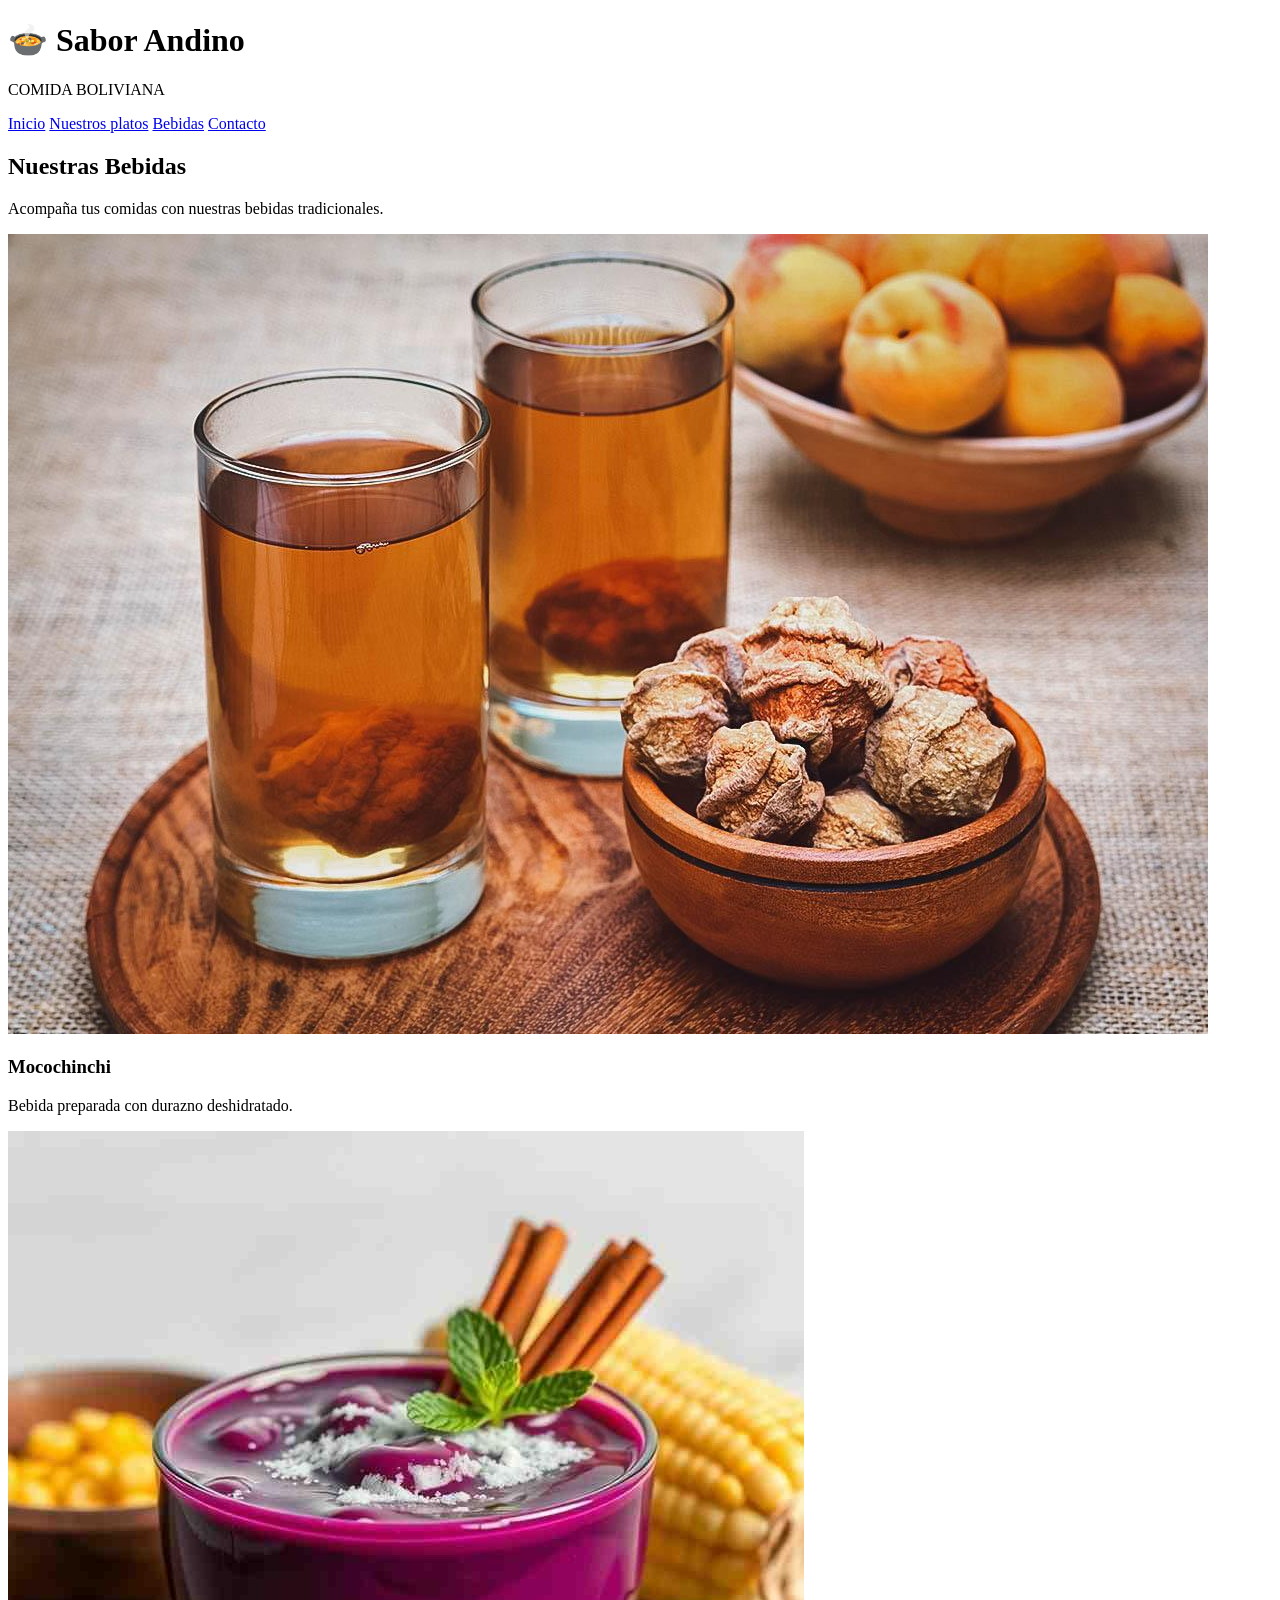
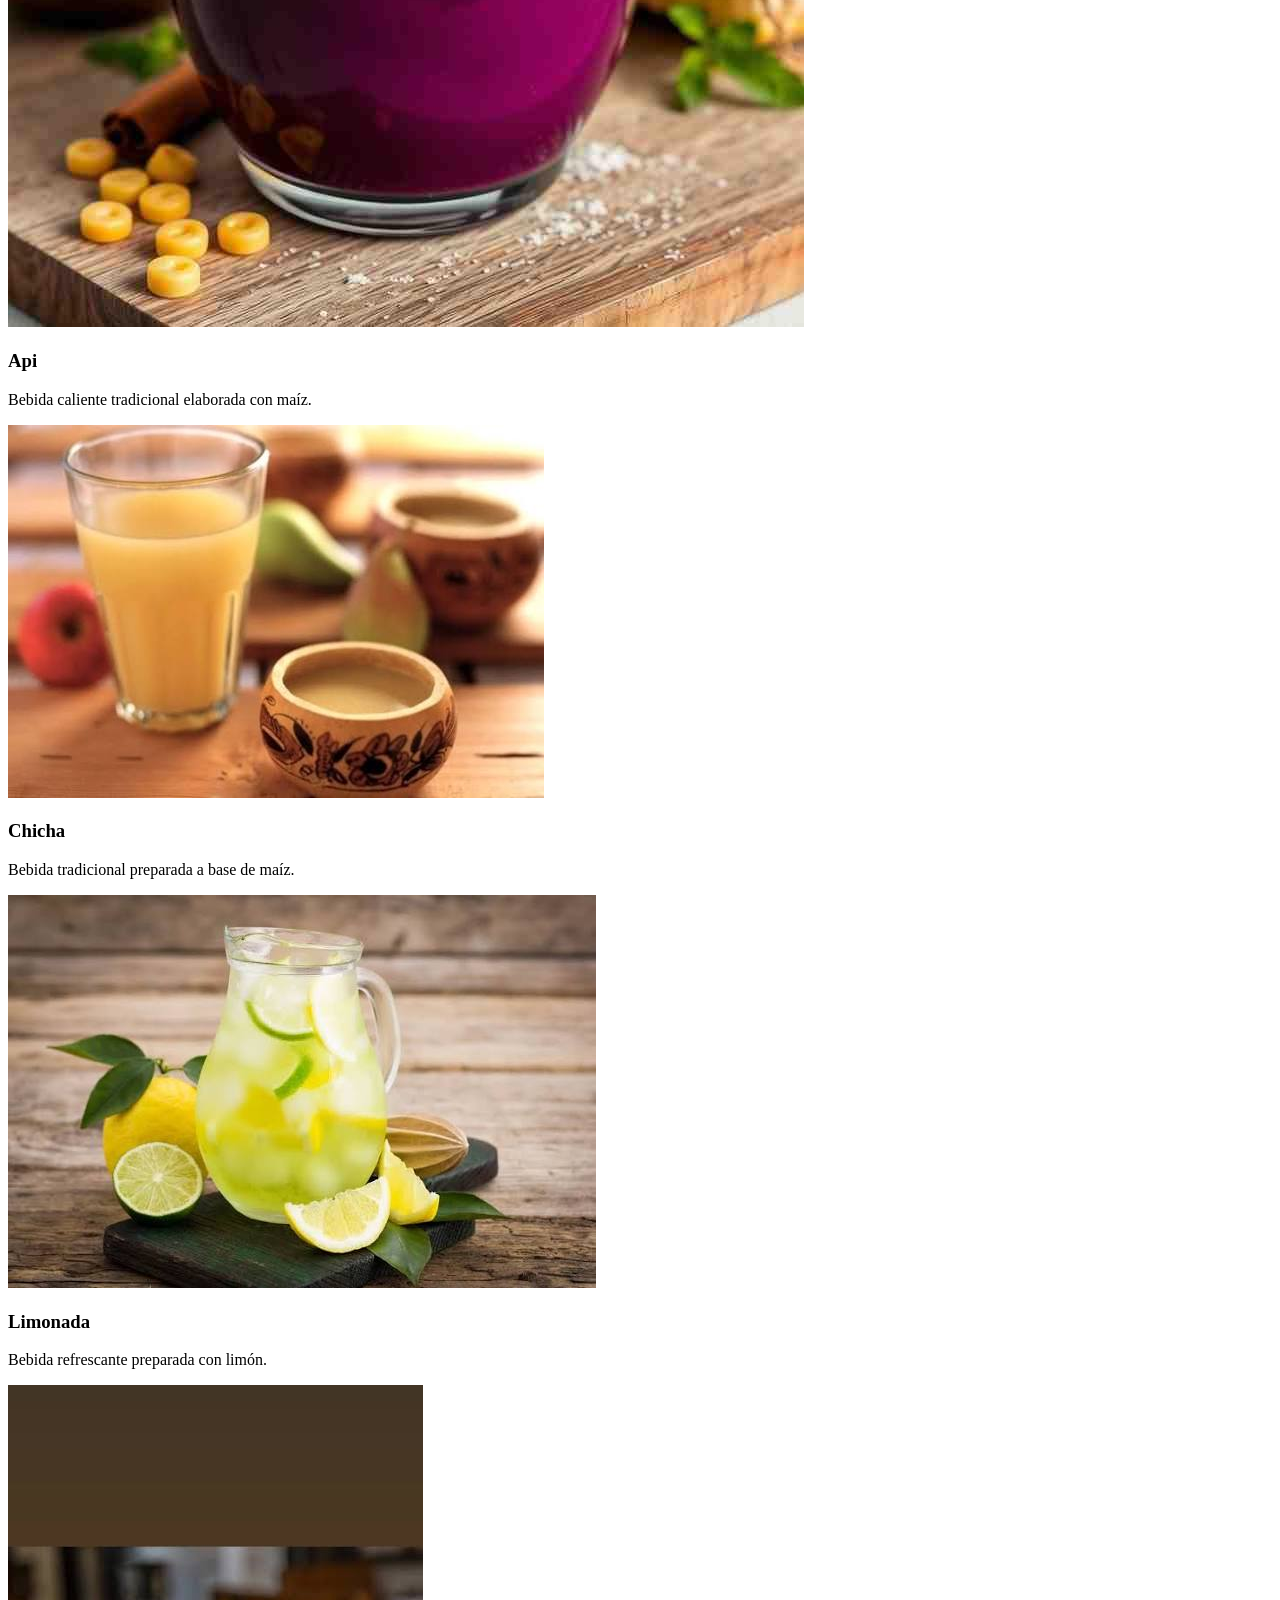
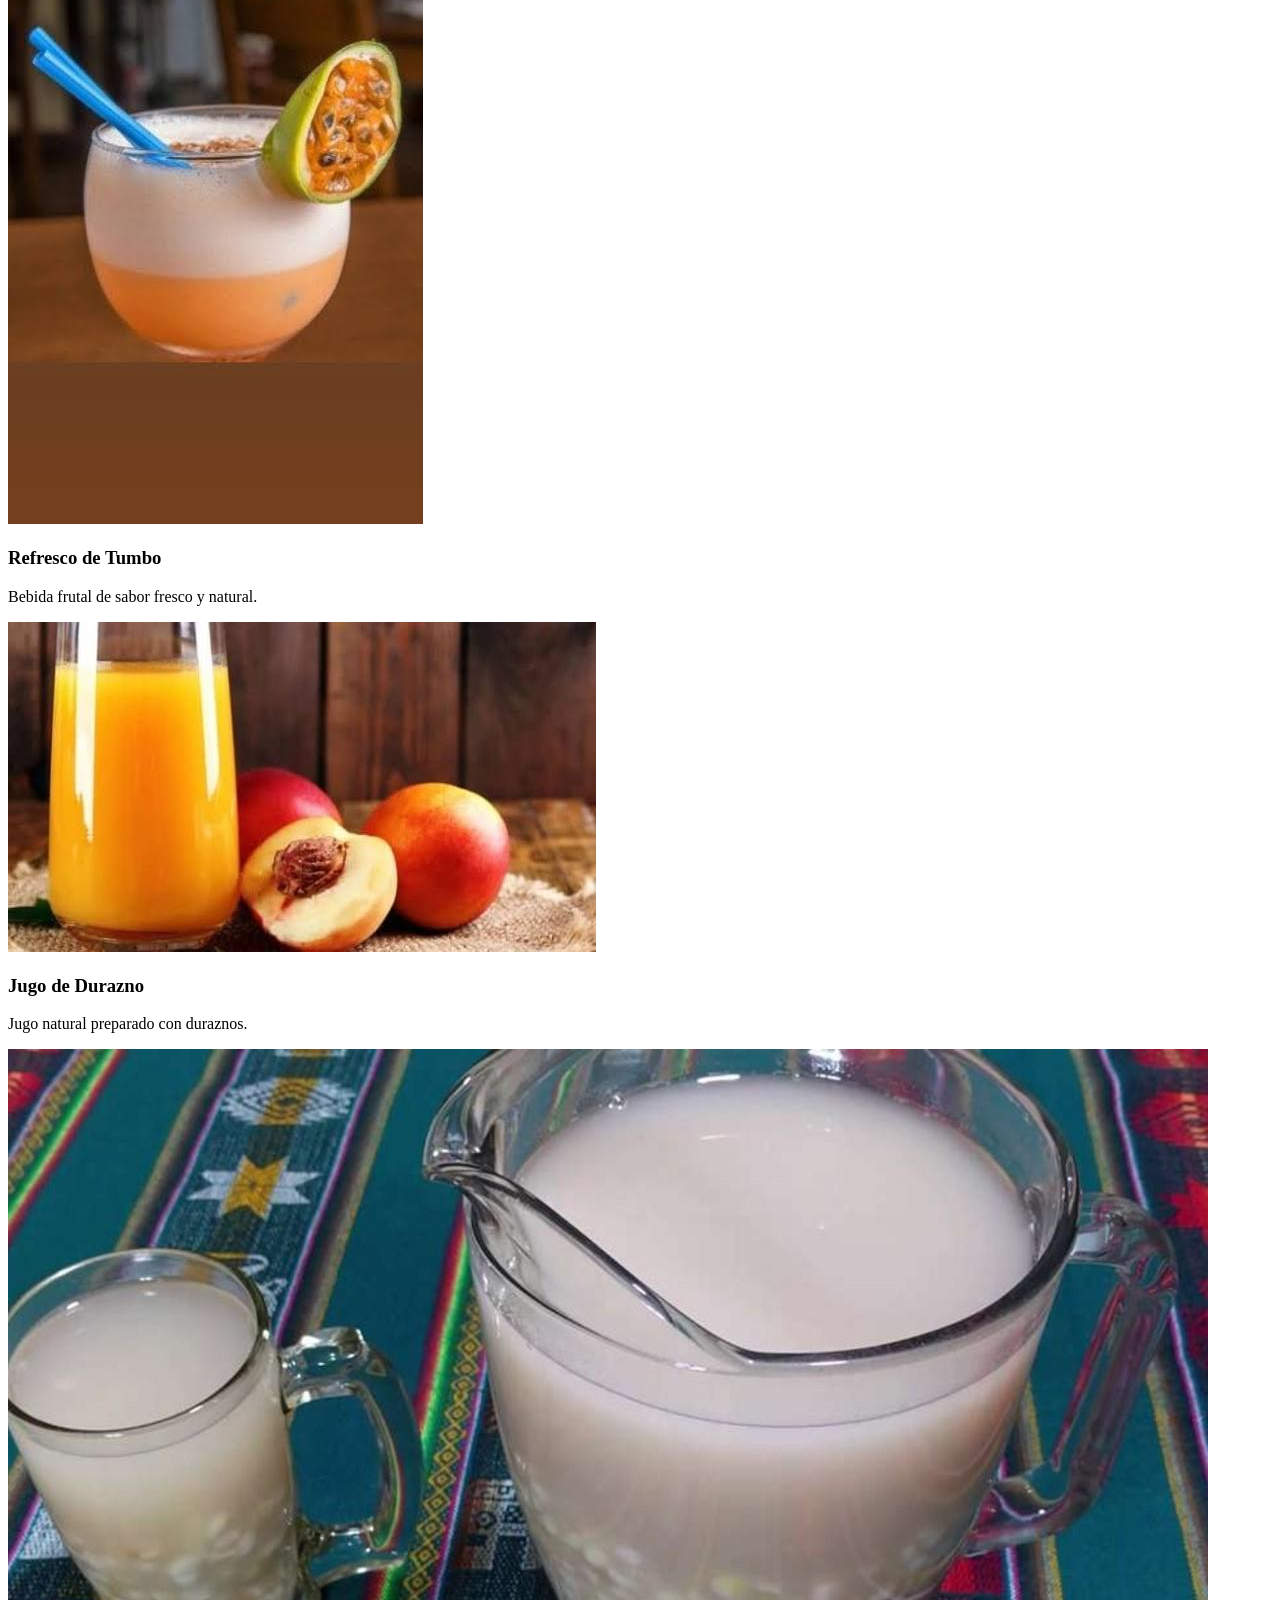
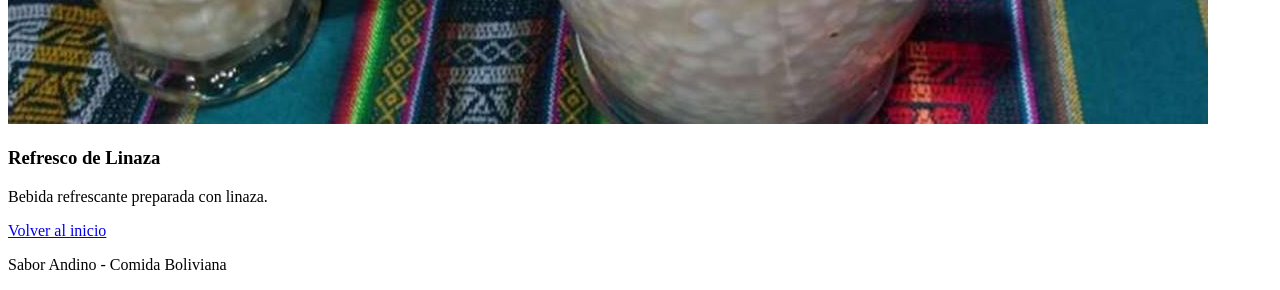
==== bebidas.html @ a7b17025 "Subida de pagina web SABOR ANDINO" ====
<!DOCTYPE html>
<html lang="es">
<head>
    <meta charset="UTF-8">
    <meta name="viewport" content="width=device-width, initial-scale=1.0">
    <title>Bebidas - Sabor Andino</title>
    <link rel="stylesheet" href="estilos.css">
</head>
<body>

<header>
    <h1>🍲 Sabor Andino</h1>
    <p>COMIDA BOLIVIANA</p>

    <nav>
        <a href="index.html">Inicio</a>
        <a href="platos.html">Nuestros platos</a>
        <a href="bebidas.html">Bebidas</a>
        <a href="contacto.html">Contacto</a>
    </nav>
</header>

<section class="seccion">
    <h2>Nuestras Bebidas</h2>
    <p>Acompaña tus comidas con nuestras bebidas tradicionales.</p>

    <div class="contenedor">

        <div class="tarjeta">
            <img src="imagenes/mocochinchi.jpg" alt="Mocochinchi">
            <h3>Mocochinchi</h3>
            <p>Bebida preparada con durazno deshidratado.</p>
        </div>

        <div class="tarjeta">
            <img src="imagenes/api.jpg" alt="Api">
            <h3>Api</h3>
            <p>Bebida caliente tradicional elaborada con maíz.</p>
        </div>

        <div class="tarjeta">
            <img src="imagenes/chicha.jpg" alt="Chicha">
            <h3>Chicha</h3>
            <p>Bebida tradicional preparada a base de maíz.</p>
        </div>

        <div class="tarjeta">
            <img src="imagenes/limonada.jpg" alt="Limonada">
            <h3>Limonada</h3>
            <p>Bebida refrescante preparada con limón.</p>
        </div>

        <div class="tarjeta">
            <img src="imagenes/refresco-de-tumbo.jpg" alt="Refresco de tumbo">
            <h3>Refresco de Tumbo</h3>
            <p>Bebida frutal de sabor fresco y natural.</p>
        </div>

        <div class="tarjeta">
            <img src="imagenes/jugo-de-durazno.jpg" alt="Jugo de durazno">
            <h3>Jugo de Durazno</h3>
            <p>Jugo natural preparado con duraznos.</p>
        </div>

        <div class="tarjeta">
            <img src="imagenes/linaza.jpg" alt="Refresco de linaza">
            <h3>Refresco de Linaza</h3>
            <p>Bebida refrescante preparada con linaza.</p>
        </div>

    </div>

    <a href="sabor andino.html" class="boton">Volver al inicio</a>
</section>

<footer>
    <p>Sabor Andino - Comida Boliviana</p>
</footer>

</body>
</html>
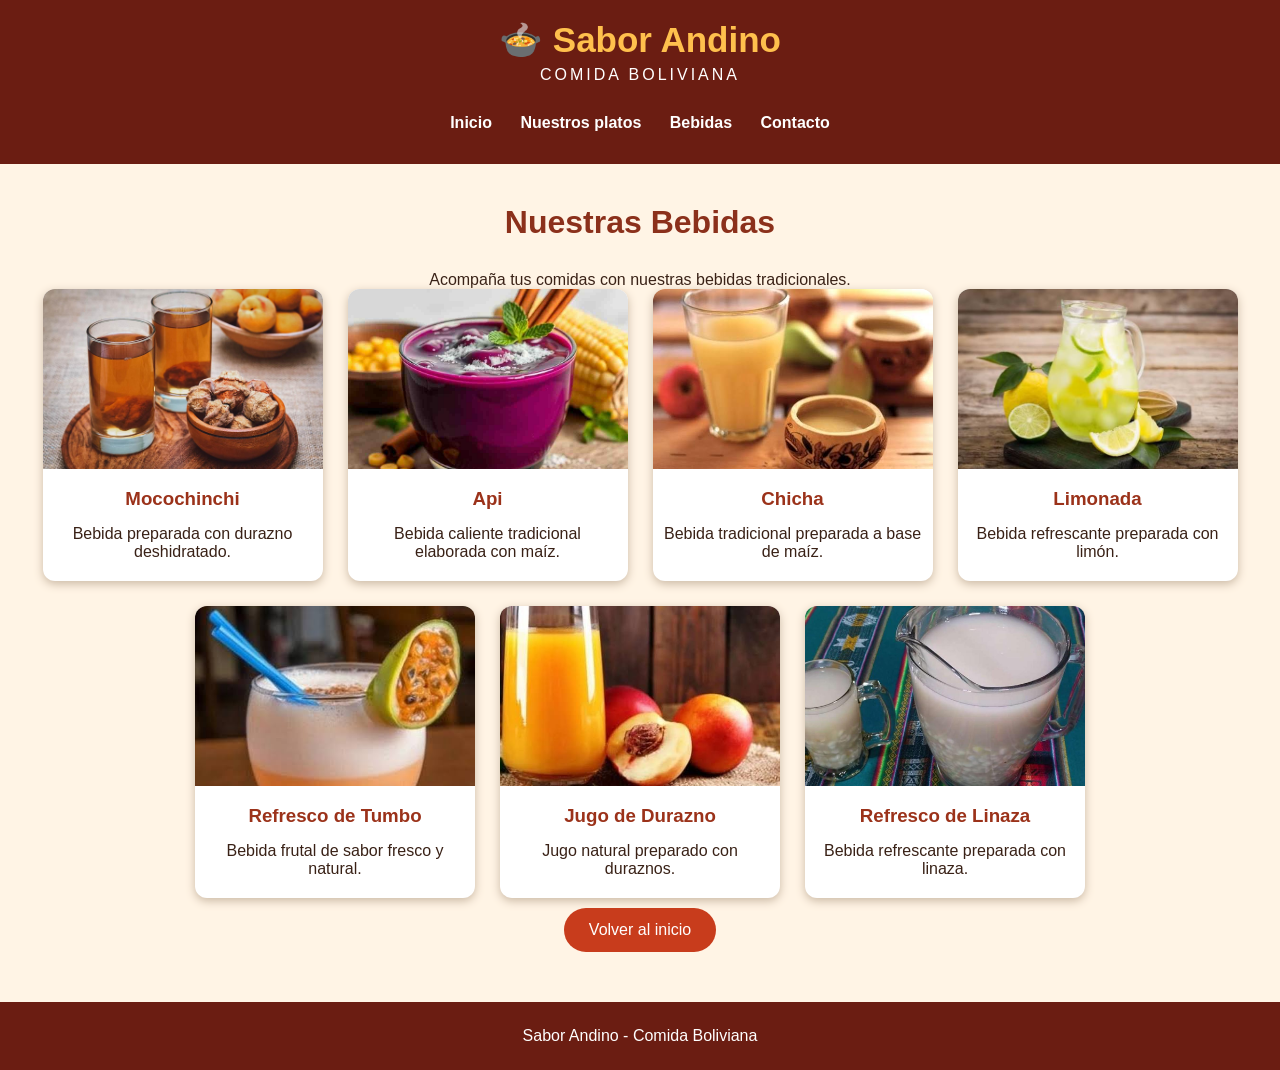
==== commit 9ffb13c7: "Actualizacion de archivos" ====
--- a/bebidas.html
+++ b/bebidas.html
@@ -4,7 +4,7 @@
     <meta charset="UTF-8">
     <meta name="viewport" content="width=device-width, initial-scale=1.0">
     <title>Bebidas - Sabor Andino</title>
-    <link rel="stylesheet" href="estilos.css">
+    <link rel="stylesheet" href="ESTILOS.css">
 </head>
 <body>
 
--- a/ESTILOS.css
+++ b/ESTILOS.css
@@ -0,0 +1,210 @@
+/* DISEÑO GENERAL */
+* {
+    margin: 0;
+    padding: 0;
+    box-sizing: border-box;
+}
+
+body {
+    font-family: Arial, sans-serif;
+    background-color: #fff4e5;
+    color: #392116;
+}
+
+/* ENCABEZADO */
+header {
+    background-color: #6b1d12;
+    color: white;
+    text-align: center;
+    padding: 20px;
+}
+
+header h1 {
+    font-size: 35px;
+    color: #ffc04d;
+}
+
+header p {
+    letter-spacing: 3px;
+    margin: 5px;
+}
+
+/* MENU */
+nav {
+    margin-top: 18px;
+}
+
+nav a {
+    color: white;
+    text-decoration: none;
+    margin: 12px;
+    font-weight: bold;
+    display: inline-block;
+}
+
+nav a:hover {
+    color: #ffc04d;
+}
+
+/* PORTADA */
+.portada {
+    background: linear-gradient(
+        rgba(50, 20, 5, 0.65),
+        rgba(50, 20, 5, 0.65)
+    ), url("imagenes/portada.jpg");
+
+    background-size: cover;
+    background-position: center;
+    text-align: center;
+    color: white;
+    padding: 65px 20px;
+}
+
+.portada h2 {
+    font-size: 40px;
+    margin-bottom: 20px;
+}
+
+.portada p {
+    font-size: 20px;
+    margin-bottom: 20px;
+}
+
+/* VIDEO */
+.video-portada {
+    display: block;
+    width: 80%;
+    max-width: 700px;
+    margin: 20px auto;
+    border-radius: 12px;
+}
+
+/* BOTONES */
+.boton {
+    display: inline-block;
+    background-color: #c83c1c;
+    color: white;
+    text-decoration: none;
+    padding: 13px 25px;
+    border-radius: 25px;
+    margin: 10px 5px;
+}
+
+.boton:hover {
+    background-color: #963019;
+}
+
+/* BIENVENIDA */
+.bienvenida {
+    text-align: center;
+    padding: 40px 20px;
+}
+
+.bienvenida h2 {
+    color: #8b301b;
+    margin-bottom: 20px;
+}
+
+/* SECCIONES */
+.seccion {
+    text-align: center;
+    padding: 40px 20px;
+}
+
+.seccion h2 {
+    font-size: 32px;
+    color: #8b301b;
+    margin-bottom: 30px;
+}
+
+/* CONTENEDOR */
+.contenedor {
+    display: flex;
+    justify-content: center;
+    gap: 25px;
+    flex-wrap: wrap;
+}
+
+/* TARJETAS */
+.tarjeta {
+    background-color: white;
+    width: 280px;
+    border-radius: 12px;
+    overflow: hidden;
+    box-shadow: 0 3px 10px #cbb9a5;
+    padding-bottom: 20px;
+}
+
+.tarjeta img {
+    width: 100%;
+    height: 180px;
+    object-fit: cover;
+}
+
+.tarjeta h3 {
+    color: #9b321a;
+    margin: 15px;
+}
+
+.tarjeta p {
+    padding: 0 10px;
+}
+
+/* CONTACTO */
+.contacto {
+    text-align: center;
+    padding: 40px 20px;
+}
+
+.contacto h2 {
+    color: #8b301b;
+    font-size: 32px;
+    margin-bottom: 25px;
+}
+
+.datos-contacto {
+    margin: 25px auto;
+    line-height: 2;
+}
+
+/* PIE DE PAGINA */
+footer {
+    background-color: #6b1d12;
+    color: white;
+    text-align: center;
+    padding: 25px;
+}
+
+/* ADAPTACION PARA CELULARES */
+@media (max-width: 768px) {
+
+    header h1 {
+        font-size: 28px;
+    }
+
+    nav a {
+        margin: 8px;
+    }
+
+    .portada {
+        padding: 45px 15px;
+    }
+
+    .portada h2 {
+        font-size: 30px;
+    }
+
+    .video-portada {
+        width: 100%;
+    }
+
+    .contenedor {
+        flex-direction: column;
+        align-items: center;
+    }
+
+    .tarjeta {
+        width: 100%;
+        max-width: 350px;
+    }
+}
